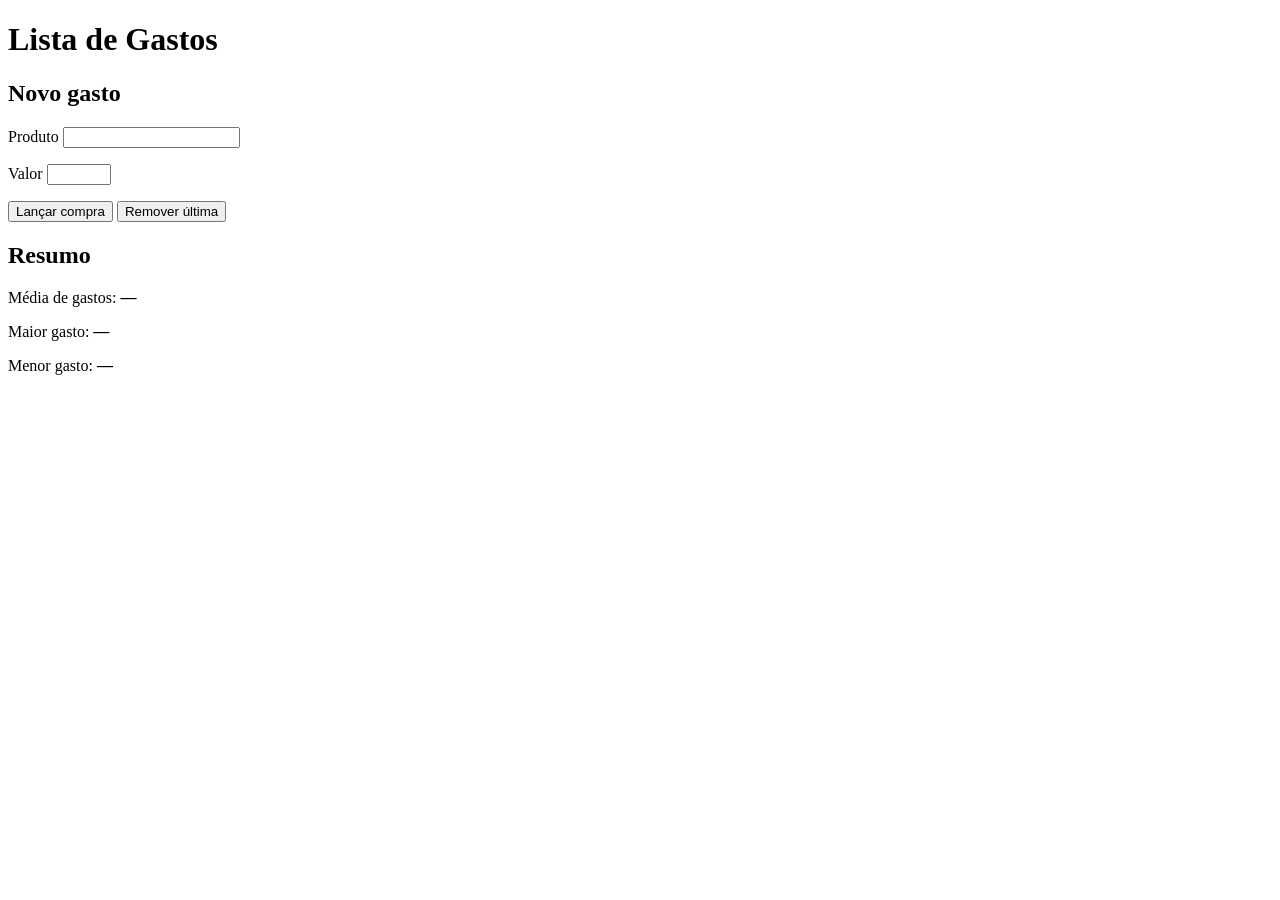
==== 14_10/index.html @ dd395b9f "Corrigindo pasta 14_10" ====
<!DOCTYPE html>
<html lang="pt-BR">

<head>
    <meta charset="UTF-8">
    <meta name="viewport" content="width=device-width, initial-scale=1.0">
    <title>Lista de gatos</title>
    <link rel="stylesheet" href="style.css">
    <script src="script.js" defer></script>
</head>

<body>
       <main class="lista-de-gastos">

        <header class="topo">
            <h1>Lista de Gastos</h1>
        </header>

        <form class="formulario">
            <h2>Novo gasto</h2>
            <p>
                <label for="produto">Produto</label>
                <input type="text" id="produto" class="campo-produto">
            </p>
            <p>
                <label for="Valor">Valor</label>
                <input type="number" id="Valor" class="campo-valor" min="0" max="10" step="0.5">
            </p>
            <button type="submit">Lançar compra</button>
            <button type="button" class="botao-remover">Remover última</button>
        </form>

        <section class="resumo">
            <h2>Resumo</h2>
            <p>Média de gastos: <strong class="media">—</strong></p>
            <p>Maior gasto: <strong class="maior">—</strong></p>
            <p>Menor gasto: <strong class="menor">—</strong></p>
        </section>

        <!-- <section class="notas">
            <table>
                    <caption>Notas da turma</caption>
                    <thead>
                        <tr>
                            <th>#</th>
                            <th>Aluno</th>
                            <th>Nota</th>
                        </tr>
                    </thead>
                    <tbody class="linhas"></tbody>
                    <tfoot>
                        <tr>
                            <th colspan="2">Média</th>
                            <td class="media-rodape">—</td>
                        </tr>
                    </tfoot> -->
            <!-- </table> -->
        <!-- </section> -->

    </main>

</body>

</html>
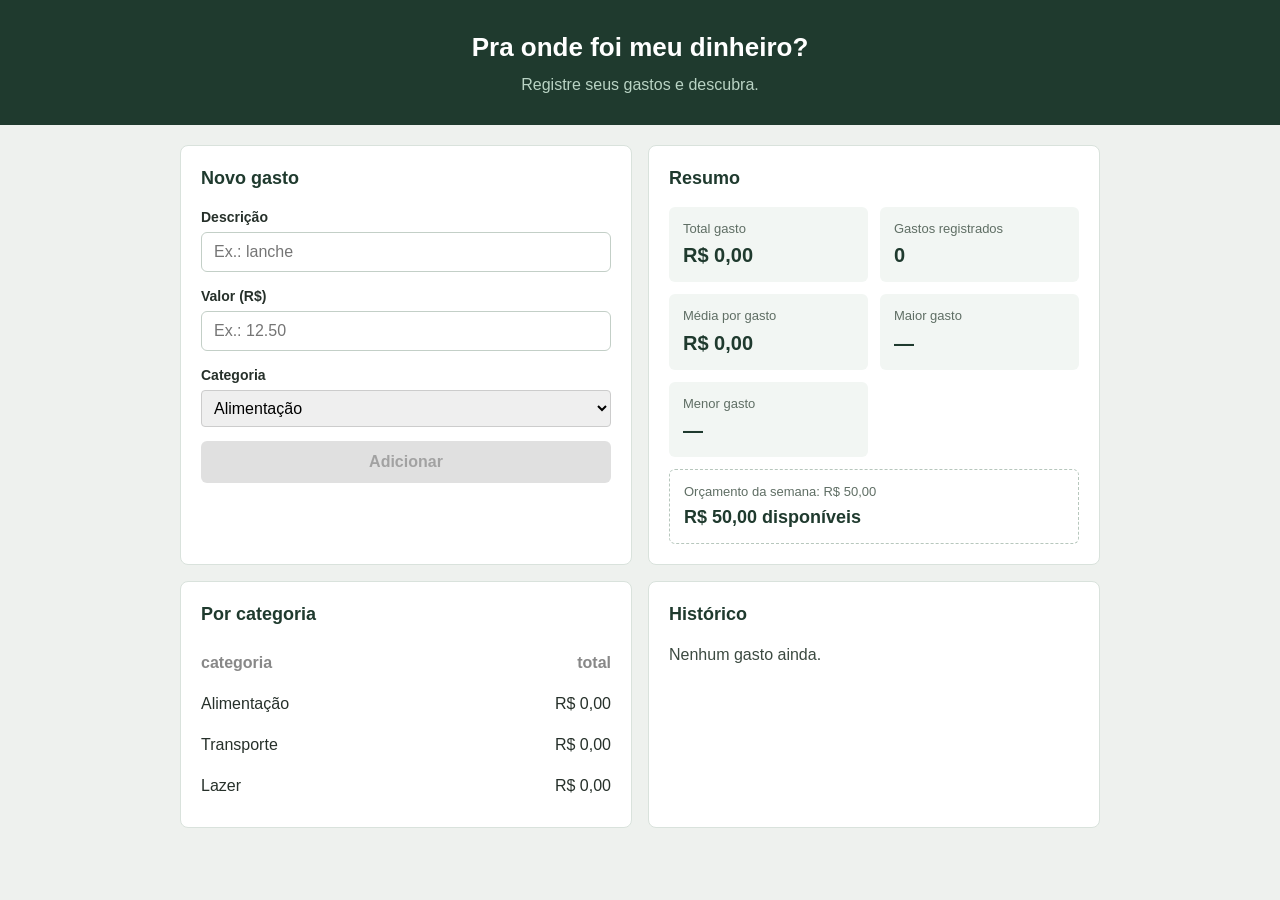
==== commit 796ab5bc: "Posiciona as 'categorias' ao lado do 'histórico'" ====
--- a/14_10/index.html
+++ b/14_10/index.html
@@ -4,58 +4,96 @@
 <head>
     <meta charset="UTF-8">
     <meta name="viewport" content="width=device-width, initial-scale=1.0">
-    <title>Lista de gatos</title>
+    <title>Pra onde foi meu dinheiro?</title>
     <link rel="stylesheet" href="style.css">
     <script src="script.js" defer></script>
 </head>
 
 <body>
-       <main class="lista-de-gastos">
 
-        <header class="topo">
-            <h1>Lista de Gastos</h1>
-        </header>
+    <header class="topo">
+        <h1>Pra onde foi meu dinheiro?</h1>
+        <p>Registre seus gastos e descubra.</p>
+    </header>
 
-        <form class="formulario">
+    <main class="painel">
+
+        <section class="cartao novo-gasto">
             <h2>Novo gasto</h2>
-            <p>
-                <label for="produto">Produto</label>
-                <input type="text" id="produto" class="campo-produto">
-            </p>
-            <p>
-                <label for="Valor">Valor</label>
-                <input type="number" id="Valor" class="campo-valor" min="0" max="10" step="0.5">
-            </p>
-            <button type="submit">Lançar compra</button>
-            <button type="button" class="botao-remover">Remover última</button>
-        </form>
 
-        <section class="resumo">
-            <h2>Resumo</h2>
-            <p>Média de gastos: <strong class="media">—</strong></p>
-            <p>Maior gasto: <strong class="maior">—</strong></p>
-            <p>Menor gasto: <strong class="menor">—</strong></p>
+            <form class="formulario">
+                <p>
+                    <label for="descricao">Descrição</label>
+                    <input type="text" id="descricao" class="campo-descricao" placeholder="Ex.: lanche">
+                </p>
+
+                <p>
+                    <label for="valor">Valor (R$)</label>
+                    <input type="number" id="valor" class="campo-valor" step="0.01" placeholder="Ex.: 12.50">
+                </p>
+
+                <!-- NOVO: Campo para seleção da categoria -->
+                <p>
+                    <label for="categoria">Categoria</label>
+                    <select id="categoria" class="campo-categoria">
+                        <!-- As opções serão preenchidas dinamicamente pelo JavaScript -->
+                    </select>
+                </p>
+
+                <button type="submit">Adicionar</button>
+
+                <p class="erro"></p>
+            </form>
         </section>
 
-        <!-- <section class="notas">
-            <table>
-                    <caption>Notas da turma</caption>
-                    <thead>
-                        <tr>
-                            <th>#</th>
-                            <th>Aluno</th>
-                            <th>Nota</th>
-                        </tr>
-                    </thead>
-                    <tbody class="linhas"></tbody>
-                    <tfoot>
-                        <tr>
-                            <th colspan="2">Média</th>
-                            <td class="media-rodape">—</td>
-                        </tr>
-                    </tfoot> -->
-            <!-- </table> -->
-        <!-- </section> -->
+        <!-- NOVO: Cartão "Por categoria" para exibir os totais -->
+        <section class="cartao por-categoria">
+            <h2>Por categoria</h2>
+            <div class="lista-categorias">
+                <!-- A tabela/lista de totais por categoria será gerada dinamicamente pelo JavaScript -->
+            </div>
+        </section>
+
+        <section class="cartao resumo">
+            <h2>Resumo</h2>
+
+            <div class="indicadores">
+                <div class="indicador">
+                    <span class="rotulo">Total gasto</span>
+                    <strong class="total">R$ 0,00</strong>
+                </div>
+
+                <div class="indicador">
+                    <span class="rotulo">Gastos registrados</span>
+                    <strong class="quantidade">0</strong>
+                </div>
+
+                <div class="indicador">
+                    <span class="rotulo">Média por gasto</span>
+                    <strong class="media">R$ 0,00</strong>
+                </div>
+
+                <div class="indicador">
+                    <span class="rotulo">Maior gasto</span>
+                    <strong class="maior">—</strong>
+                </div>
+
+                <div class="indicador">
+                    <span class="rotulo">Menor gasto</span>
+                    <strong class="menor">—</strong>
+                </div>
+            </div>
+
+            <div class="orcamento">
+                <span class="rotulo">Orçamento da semana: R$ 50,00</span>
+                <strong class="restante">R$ 50,00 disponíveis</strong>
+            </div>
+        </section>
+
+        <section class="cartao historico-cartao">
+            <h2>Histórico</h2>
+            <p class="historico">Nenhum gasto ainda.</p>
+        </section>
 
     </main>
 
--- a/14_10/style.css
+++ b/14_10/style.css
@@ -0,0 +1,254 @@
+/* ===========================================================
+   Pra onde foi meu dinheiro?
+   =========================================================== */
+
+* {
+    box-sizing: border-box;
+}
+
+html {
+    background-color: #eef1ee;
+}
+
+body {
+    margin: 0;
+    font-family: "Segoe UI", Roboto, Helvetica, Arial, sans-serif;
+    font-size: 16px;
+    line-height: 1.5;
+    color: #26302a;
+}
+
+
+/* -----------------------------------------------------------
+   Topo
+   ----------------------------------------------------------- */
+
+.topo {
+    padding: 28px 20px;
+    background-color: #1f3a2e;
+    color: #ffffff;
+    text-align: center;
+}
+
+.topo h1 {
+    margin: 0;
+    font-size: 26px;
+}
+
+.topo p {
+    margin: 6px 0 0 0;
+    color: #b9d3c4;
+}
+
+
+/* -----------------------------------------------------------
+   Painel — celular primeiro
+   ----------------------------------------------------------- */
+
+.painel {
+    display: grid;
+    gap: 16px;
+    max-width: 960px;
+    margin: 0 auto;
+    padding: 20px;
+
+    grid-template-areas:
+        "novo"
+        "resumo"
+        "historico";
+}
+
+.novo-gasto       { grid-area: novo; }
+.resumo           { grid-area: resumo; }
+.historico-cartao { grid-area: historico; }
+
+.cartao {
+    padding: 4px 20px 20px 20px;
+    border-radius: 8px;
+    background-color: #ffffff;
+    border: 1px solid #d9e2dc;
+}
+
+.cartao h2 {
+    font-size: 18px;
+    color: #1f3a2e;
+}
+
+
+/* -----------------------------------------------------------
+   Formulário
+   ----------------------------------------------------------- */
+
+.formulario p {
+    margin: 0 0 14px 0;
+}
+
+label {
+    display: block;
+    margin-bottom: 4px;
+    font-size: 14px;
+    font-weight: bold;
+}
+
+input {
+    width: 100%;
+    padding: 10px 12px;
+    border: 1px solid #c3cfc7;
+    border-radius: 6px;
+    font-family: inherit;
+    font-size: 16px;
+}
+
+button {
+    width: 100%;
+    padding: 12px;
+    border: none;
+    border-radius: 6px;
+    background-color: #2f6b4f;
+    color: #ffffff;
+    font-family: inherit;
+    font-size: 16px;
+    font-weight: bold;
+    cursor: pointer;
+}
+
+button:hover {
+    background-color: #25563f;
+}
+
+.erro {
+    margin: 12px 0 0 0;
+    color: #b3261e;
+    font-weight: bold;
+}
+
+
+/* -----------------------------------------------------------
+   Resumo
+   ----------------------------------------------------------- */
+
+.indicadores {
+    display: grid;
+    grid-template-columns: 1fr 1fr;
+    gap: 12px;
+}
+
+.indicador {
+    padding: 12px 14px;
+    border-radius: 6px;
+    background-color: #f2f6f3;
+}
+
+.rotulo {
+    display: block;
+    font-size: 13px;
+    color: #5f6e64;
+}
+
+.indicador strong {
+    display: block;
+    margin-top: 2px;
+    font-size: 20px;
+    color: #1f3a2e;
+}
+
+
+/* -----------------------------------------------------------
+   Orçamento
+   ----------------------------------------------------------- */
+
+.orcamento {
+    margin-top: 12px;
+    padding: 12px 14px;
+    border-radius: 6px;
+    border: 1px dashed #b7c7bd;
+}
+
+.orcamento strong {
+    display: block;
+    margin-top: 2px;
+    font-size: 18px;
+    color: #1f3a2e;
+}
+
+/* Quando o total passa do orçamento. */
+.indicador strong.estourado,
+.orcamento strong.estourado {
+    color: #b3261e;
+}
+
+
+/* -----------------------------------------------------------
+   Histórico
+   ----------------------------------------------------------- */
+
+.historico {
+    margin: 0;
+    color: #3c4a41;
+
+    /* Faz o \n dentro do texto virar quebra de linha na tela. */
+    white-space: pre-line;
+}
+
+
+/* -----------------------------------------------------------
+   A partir de 800px: formulário e resumo lado a lado
+   ----------------------------------------------------------- */
+
+@media (min-width: 800px) {
+
+    .painel {
+        grid-template-columns: 1fr 1fr;
+        grid-template-areas:
+            "novo      resumo"
+            "categoria historico";
+    }
+
+}
+
+/* Estado desabilitado do botão */
+button:disabled {
+    background-color: #ccc;
+    color: #666;
+    cursor: not-allowed;
+    opacity: 0.6;
+}
+
+/* Garante que o efeito de hover não se aplique se estiver desabilitado */
+button:disabled:hover {
+    background-color: #ccc;
+}
+
+/* Estilo do campo de seleção de categoria */
+.campo-categoria {
+    width: 100%;
+    padding: 8px;
+    border: 1px solid #ccc;
+    border-radius: 4px;
+    font-size: 1rem;
+    box-sizing: border-box;
+}
+
+/* Estilo da tabela do cartão "Por categoria" */
+.tabela-categorias {
+    width: 100%;
+    border-collapse: collapse;
+    margin-top: 8px;
+}
+
+.tabela-categorias th,
+.tabela-categorias td {
+    padding: 8px 0;
+    text-align: left;
+    border-bottom: 1px solid rgba(255, 255, 255, 0.1);
+}
+
+.tabela-categorias th {
+    font-weight: bold;
+    color: #888;
+}
+
+.tabela-categorias td:last-child,
+.tabela-categorias th:last-child {
+    text-align: right;
+}
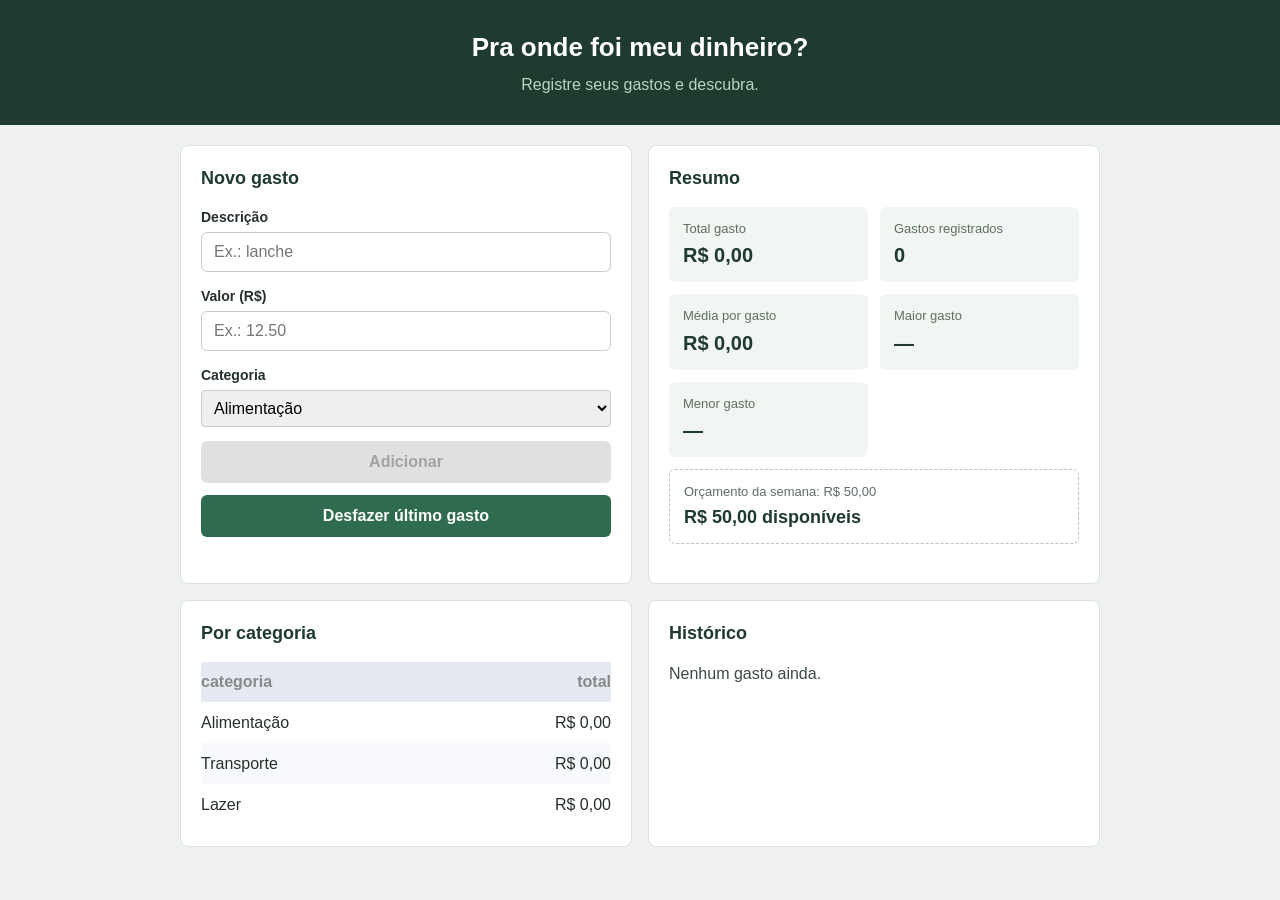
==== commit 84bc1fb2: "Adiciona tabela" ====
--- a/14_10/index.html
+++ b/14_10/index.html
@@ -32,7 +32,6 @@
                     <input type="number" id="valor" class="campo-valor" step="0.01" placeholder="Ex.: 12.50">
                 </p>
 
-                <!-- NOVO: Campo para seleção da categoria -->
                 <p>
                     <label for="categoria">Categoria</label>
                     <select id="categoria" class="campo-categoria">
@@ -41,16 +40,18 @@
                 </p>
 
                 <button type="submit">Adicionar</button>
+                <br>
+                <button type="button" class="botao-desfazer">Desfazer último gasto</button>
 
                 <p class="erro"></p>
             </form>
         </section>
 
-        <!-- NOVO: Cartão "Por categoria" para exibir os totais -->
+        <!-- Cartão "Por categoria" para exibir os totais -->
         <section class="cartao por-categoria">
             <h2>Por categoria</h2>
             <div class="lista-categorias">
-                <!-- A tabela/lista de totais por categoria será gerada dinamicamente pelo JavaScript -->
+                <!-- A tabela de totais por categoria será gerada dinamicamente -->
             </div>
         </section>
 
@@ -90,13 +91,14 @@
             </div>
         </section>
 
+        <!-- Cartão de Histórico corrigido -->
         <section class="cartao historico-cartao">
             <h2>Histórico</h2>
-            <p class="historico">Nenhum gasto ainda.</p>
+            <div class="historico">Nenhum gasto ainda.</div>
         </section>
 
     </main>
 
 </body>
 
-</html>
+</html>
--- a/14_10/style.css
+++ b/14_10/style.css
@@ -110,6 +110,7 @@
     font-size: 16px;
     font-weight: bold;
     cursor: pointer;
+    margin-bottom: 12px;
 }
 
 button:hover {
@@ -251,4 +252,73 @@
 .tabela-categorias td:last-child,
 .tabela-categorias th:last-child {
     text-align: right;
+}
+
+table {
+    width: 100%;
+    border-collapse: collapse;
+}
+
+caption {
+    padding-bottom: 8px;
+    font-weight: bold;
+    text-align: left;
+}
+
+th,
+td {
+    padding: 8px;
+    border-bottom: 1px solid #e4e9f2;
+    text-align: left;
+}
+
+/* O cabeçalho com um fundo diferente */
+thead th {
+    background-color: #e4e9f2;
+}
+
+/* Linhas zebradas, só no corpo da tabela */
+tbody tr:nth-child(even) {
+    background-color: #f7f9fc;
+}
+
+tfoot th,
+tfoot td {
+    border-top: 2px solid #222b45;
+    font-weight: bold;
+}
+/* Garante que a tabela do histórico preencha o cartão bonitinho */
+.historico table {
+    width: 100%;
+    margin-top: 10px;
+    border-collapse: collapse;
+}
+
+.historico caption {
+    font-weight: bold;
+    text-align: left;
+    margin-bottom: 6px;
+    color: #1f3a2e;
+}
+
+.historico th,
+.historico td {
+    padding: 8px;
+    border-bottom: 1px solid #e4e9f2;
+    text-align: left;
+    font-size: 14px;
+}
+
+.historico thead th {
+    background-color: #e4e9f2;
+    color: #26302a;
+}
+
+.historico tbody tr:nth-child(even) {
+    background-color: #f7f9fc;
+}
+
+.historico tfoot td {
+    border-top: 2px solid #1f3a2e;
+    font-weight: bold;
 }
